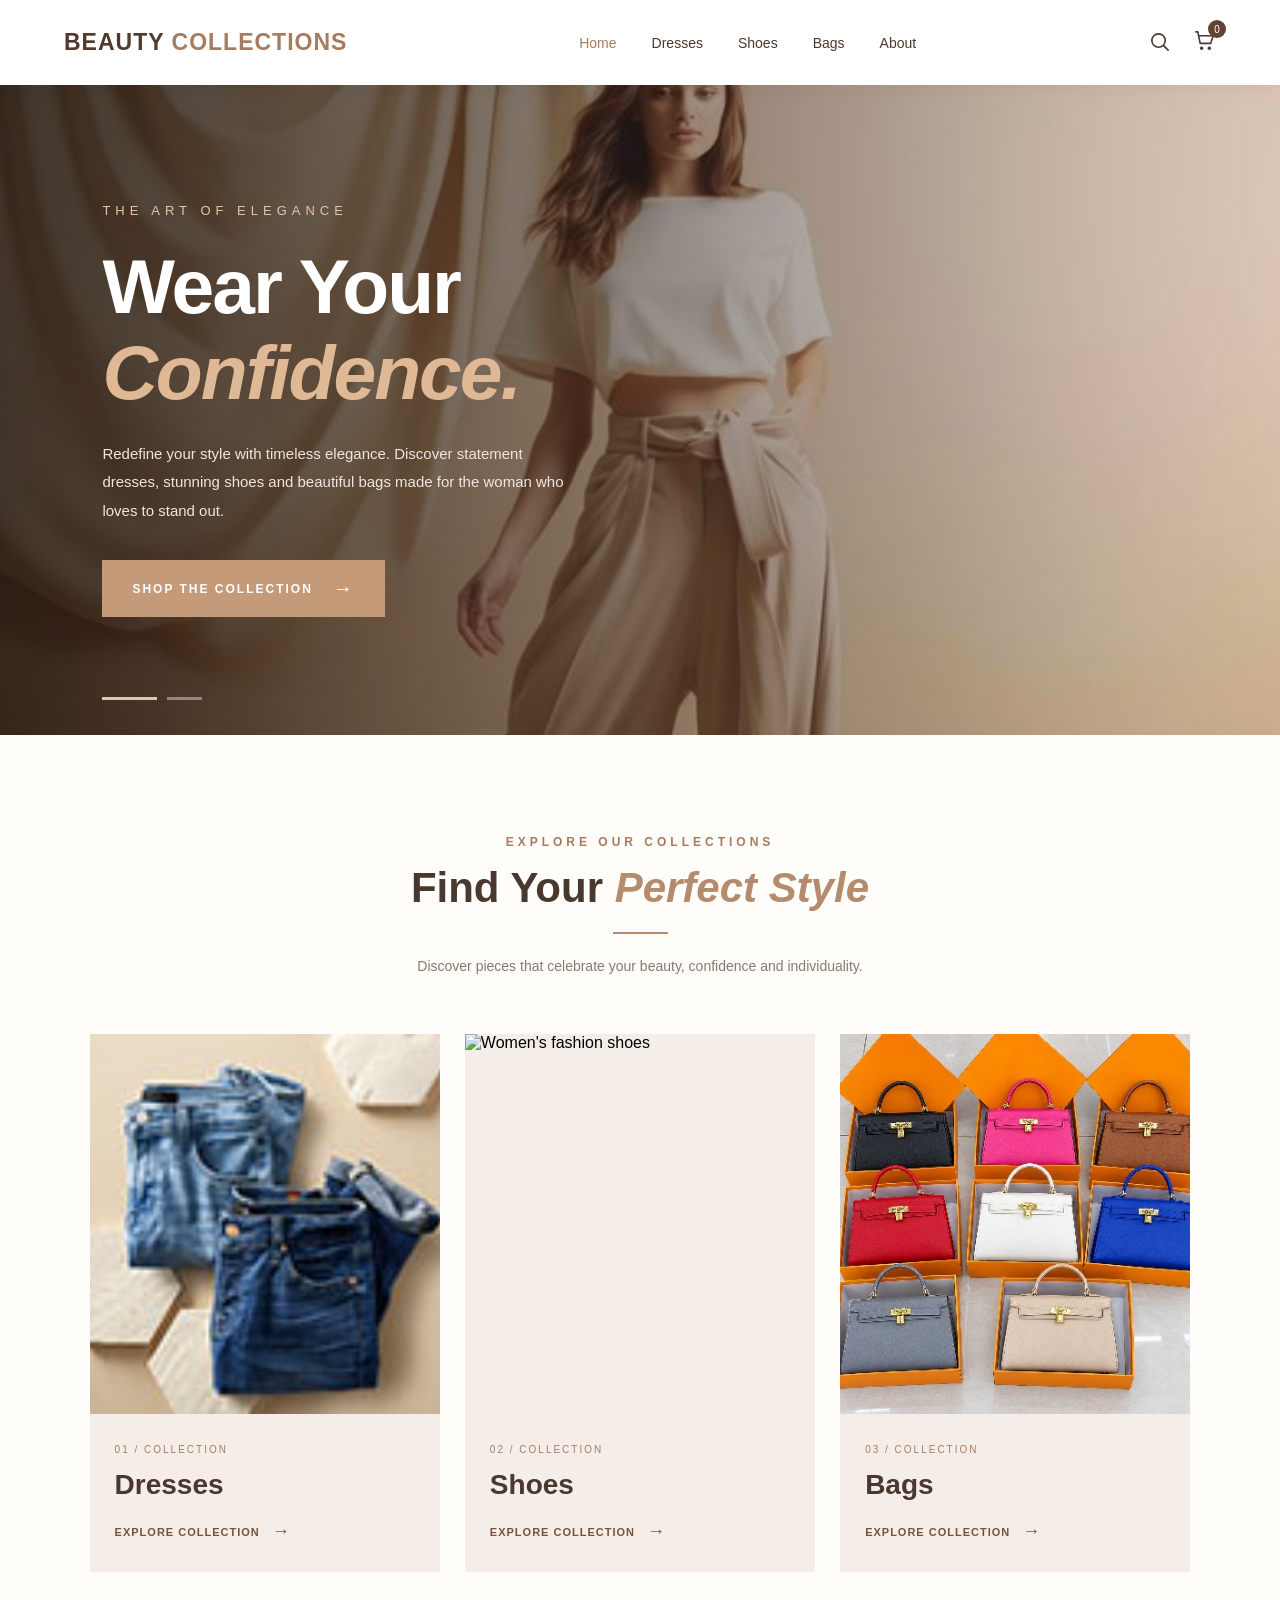
==== index.html @ f35a5c7b "Update and rename index2.html to index.html" ====
<!DOCTYPE html>
<html lang="en">

<head>
    <meta charset="UTF-8">
    <meta name="viewport" content="width=device-width, initial-scale=1.0">
    <title>Document</title>
    <link rel="stylesheet" href="index2.css">
    <link rel="stylesheet" href="./fontawesome-free-7.3.1-web/fontawesome-free-7.3.1-web/css/all.min.css">
</head>

<body>

    <!-- NAVBAR START -->
    <header class="header">

        <nav class="navbar">

            <!-- LOGO -->
            <a href="#" class="logo">
                BEAUTY <span>COLLECTIONS</span>
            </a>

            <!-- DESKTOP NAVIGATION -->
            <ul class="nav-links">
                <li><a href="index2.html" class="active">Home</a></li>
                <li><a href="dresses.html">Dresses</a></li>
                <li><a href="shoes.html">Shoes</a></li>
                <li><a href="bags.html">Bags</a></li>
                <li><a href="#about">About</a></li>
            </ul>

            <!-- NAVBAR ICONS -->
            <div class="nav-icons">

                <button class="icon-btn" aria-label="Search">
                    <svg viewBox="0 0 24 24">
                        <circle cx="11" cy="11" r="7"></circle>
                        <path d="m16 16 5 5"></path>
                    </svg>
                </button>

                <a href="cart.html" class="icon-btn cart-btn" aria-label="Shopping cart">
                    <svg viewBox="0 0 24 24">
                        <path d="M3 3h2l2.5 12h11L21 7H6"></path>
                        <circle cx="9" cy="20" r="1"></circle>
                        <circle cx="17" cy="20" r="1"></circle>
                    </svg>
                    <span class="cart-count">0</span>
                </a>

            </div>

            <!-- MOBILE MENU BUTTON -->
            <button class="menu-toggle" id="menuToggle" aria-label="Open menu">
                <span></span>
                <span></span>
                <span></span>
            </button>

        </nav>

    </header>

    <!-- HERO SECTION START -->

    <section class="hero">

        <div class="hero-slideshow">

            <div class="hero-slide active">
                <img src="hero1.jpg" alt="Luxury fashion collection">
            </div>

            <div class="hero-slide">
                <img src="hero2.jpg" alt="Elegant women's fashion">
            </div>

        </div>

        <div class="hero-overlay"></div>

        <div class="hero-content">

            <p class="hero-subtitle">THE ART OF ELEGANCE</p>

            <h1>
                Wear Your <br>
                <span>Confidence.</span>
            </h1>

            <p class="hero-description">
                Redefine your style with timeless elegance.
                Discover statement dresses, stunning shoes
                and beautiful bags made for the woman who
                loves to stand out.
            </p>

            <a href="#dresses" class="hero-btn">
                SHOP THE COLLECTION
                <span>→</span>
            </a>

        </div>

        <div class="hero-indicators">
            <span class="indicator active"></span>
            <span class="indicator"></span>
        </div>

    </section>

    <!-- HERO SECTION END -->

    <!-- PRODUCT CATEGORIES START -->

    <section class="categories" id="categories">

        <div class="section-heading">

            <p>EXPLORE OUR COLLECTIONS</p>

            <h2>Find Your <span>Perfect Style</span></h2>

            <div class="heading-line"></div>

            <p class="heading-description">
                Discover pieces that celebrate your beauty,
                confidence and individuality.
            </p>

        </div>


        <div class="category-container">

            <!-- DRESSES -->

            <div class="category-card">

                <div class="category-image">
                    <img src="./amazon2.jpg" alt="Elegant women's dresses">
                </div>

                <div class="category-info">
                    <span>01 / COLLECTION</span>

                    <h3>Dresses</h3>

                    <a href="#dresses">
                        EXPLORE COLLECTION <span>→</span>
                    </a>
                </div>

            </div>


            <!-- SHOES -->

            <div class="category-card">

                <div class="category-image">
                    <img src="/bc-shoe1.jpg" alt="Women's fashion shoes">
                </div>

                <div class="category-info">
                    <span>02 / COLLECTION</span>

                    <h3>Shoes</h3>

                    <a href="shoes.html">
                        EXPLORE COLLECTION <span>→</span>
                    </a>
                </div>

            </div>


            <!-- BAGS -->

            <div class="category-card">

                <div class="category-image">
                    <img src="bc-bags1.jpg" alt="Luxury women's handbags">
                </div>

                <div class="category-info">
                    <span>03 / COLLECTION</span>

                    <h3>Bags</h3>

                    <a href="bags.html">
                        EXPLORE COLLECTION <span>→</span>
                    </a>
                </div>

            </div>

        </div>

    </section>

    <!-- PRODUCT CATEGORIES END -->

    <!-- MOBILE SIDEBAR -->
    <div class="sidebar-overlay" id="sidebarOverlay"></div>

    <aside class="sidebar" id="sidebar">

        <div class="sidebar-header">
            <h2>BEAUTY <span>COLLECTIONS</span></h2>

            <button id="closeSidebar" aria-label="Close menu">&times;</button>
        </div>

        <ul>
            <li><a href="index2.html">Home</a></li>
            <li><a href="dresses.html">Dresses</a></li>
            <li><a href="shoes.html">Shoes</a></li>
            <li><a href="bags.html">Bags</a></li>
            <li><a href="#about">About</a></li>
        </ul>

    </aside>
    <!-- NAVBAR END -->


    <script src="index2.js"></script>
</body>

</html>
---- index2.css ----
/* GENERAL STYLING */

* {
    margin: 0;
    padding: 0;
    box-sizing: border-box;
}

body {
    font-family: Arial, Helvetica, sans-serif;
    background: #fffdf9;
}


/* NAVBAR */

.header {
    width: 100%;
    background: #ffffff;
    box-shadow: 0 2px 15px rgba(0, 0, 0, 0.05);
    position: sticky;
    top: 0;
    z-index: 1000;
}

.navbar {
    width: 100%;
    max-width: 1400px;
    min-height: 85px;
    margin: auto;
    padding: 0 5%;

    display: flex;
    align-items: center;
    justify-content: space-between;
}


/* LOGO */

.logo {
    text-decoration: none;
    color: #513a2d;
    font-size: 23px;
    font-weight: 800;
    letter-spacing: 1px;
    white-space: nowrap;
}

.logo span {
    color: #a67c61;
}


/* DESKTOP LINKS */

.nav-links {
    display: flex;
    align-items: center;
    gap: 35px;
    list-style: none;
}

.nav-links a {
    text-decoration: none;
    color: #49382e;
    font-size: 14px;
    font-weight: 500;
    transition: 0.3s;
}

.nav-links a:hover,
.nav-links a.active {
    color: #a67c61;
}


/* NAVBAR ICONS */

.nav-icons {
    display: flex;
    align-items: center;
    gap: 22px;
}

.icon-btn {
    background: none;
    border: none;
    cursor: pointer;
    position: relative;
}

.icon-btn svg {
    width: 23px;
    height: 23px;
    stroke: #49382e;
    stroke-width: 1.7;
    fill: none;
    stroke-linecap: round;
    stroke-linejoin: round;
}

.icon-btn:hover svg {
    stroke: #a67c61;
}

.cart-count {
    position: absolute;
    top: -8px;
    right: -9px;
    background: #a67c61;
    color: white;
    font-size: 10px;
    width: 17px;
    height: 17px;
    border-radius: 50%;

    display: flex;
    align-items: center;
    justify-content: center;
}


/* HAMBURGER MENU */

.menu-toggle {
    display: none;
    background: none;
    border: none;
    cursor: pointer;
}

.menu-toggle span {
    display: block;
    width: 25px;
    height: 2px;
    background: #49382e;
    margin: 6px 0;
    transition: 0.3s;
}


/* MOBILE SIDEBAR */

.sidebar {
    position: fixed;
    top: 0;
    left: -320px;
    width: 280px;
    height: 100vh;
    background: #fffdf9;
    z-index: 2001;
    padding: 25px;
    transition: left 0.35s ease;
}

.sidebar.active {
    left: 0;
}

.sidebar-header {
    display: flex;
    align-items: center;
    justify-content: space-between;
    padding-bottom: 30px;
    border-bottom: 1px solid #eadfd5;
}

.sidebar-header h2 {
    font-size: 15px;
    color: #513a2d;
}

.sidebar-header h2 span {
    color: #a67c61;
}

.sidebar-header button {
    background: none;
    border: none;
    font-size: 30px;
    color: #513a2d;
    cursor: pointer;
}

.sidebar ul {
    list-style: none;
    margin-top: 25px;
}

.sidebar ul li {
    margin-bottom: 25px;
}

.sidebar ul li a {
    text-decoration: none;
    color: #49382e;
    font-size: 16px;
    transition: 0.3s;
}

.sidebar ul li a:hover {
    color: #a67c61;
}


/* SIDEBAR OVERLAY */

.sidebar-overlay {
    position: fixed;
    inset: 0;
    background: rgba(0, 0, 0, 0.4);
    z-index: 2000;
    opacity: 0;
    visibility: hidden;
    transition: 0.3s;
}

.sidebar-overlay.active {
    opacity: 1;
    visibility: visible;
}


/* MOBILE RESPONSIVENESS */

@media (max-width: 768px) {

    .navbar {
        min-height: 75px;
        padding: 0 5%;
    }

    .logo {
        font-size: 18px;
    }

    .nav-links {
        display: none;
    }

    .menu-toggle {
        display: block;
    }

}

/* =========================
   ANIMATED HERO SECTION
========================= */

.hero {
    width: 100%;
    height: 650px;
    position: relative;
    overflow: hidden;

    display: flex;
    align-items: center;

    padding: 0 8%;
    background: #2d211b;
}


/* SLIDESHOW */

.hero-slideshow {
    position: absolute;
    inset: 0;
    z-index: 1;
}

.hero-slide {
    position: absolute;
    inset: 0;

    opacity: 0;
    visibility: hidden;

    transition: opacity 1.5s ease,
                visibility 1.5s ease;
}

.hero-slide.active {
    opacity: 1;
    visibility: visible;
}

.hero-slide img {
    width: 100%;
    height: 100%;
    object-fit: cover;

    transform: scale(1);
    transition: transform 7s ease;
}

.hero-slide.active img {
    transform: scale(1.12);
}


/* DARK OVERLAY */

.hero-overlay {
    position: absolute;
    inset: 0;
    z-index: 2;

    background: linear-gradient(
        90deg,
        rgba(25, 17, 13, 0.78),
        rgba(25, 17, 13, 0.45),
        rgba(25, 17, 13, 0.08)
    );
}


/* HERO CONTENT */

.hero-content {
    position: relative;
    z-index: 3;

    max-width: 600px;
    color: white;
}


/* SUBTITLE */

.hero-subtitle {
    font-size: 13px;
    letter-spacing: 5px;
    color: #e5c5a9;

    margin-bottom: 25px;

    animation: fadeUp 1s ease both;
}


/* MAIN HEADING */

.hero-content h1 {
    font-size: clamp(48px, 6vw, 78px);
    line-height: 1.12;

    font-weight: 700;
    letter-spacing: -2px;

    margin-bottom: 25px;

    animation: fadeUp 1.2s ease both;
}

.hero-content h1 span {
    color: #dfb895;
    font-style: italic;
}


/* DESCRIPTION */

.hero-description {
    max-width: 470px;

    font-size: 15px;
    line-height: 1.9;

    color: #f0e6df;

    margin-bottom: 35px;

    animation: fadeUp 1.4s ease both;
}


/* SHOP BUTTON */

.hero-btn {
    display: inline-flex;
    align-items: center;
    gap: 20px;

    padding: 17px 30px;

    background: #c49a78;
    color: white;

    text-decoration: none;

    font-size: 12px;
    font-weight: 600;
    letter-spacing: 2px;

    transition: 0.4s;

    animation: fadeUp 1.6s ease both;
}

.hero-btn:hover {
    background: white;
    color: #513a2d;

    gap: 30px;
}

.hero-btn span {
    font-size: 20px;
}


/* SLIDE INDICATORS */

.hero-indicators {
    position: absolute;
    z-index: 5;

    bottom: 35px;
    left: 8%;

    display: flex;
    gap: 10px;
}

.indicator {
    width: 35px;
    height: 3px;

    background: rgba(255, 255, 255, 0.4);

    transition: 0.4s;
}

.indicator.active {
    background: #e5c5a9;
    width: 55px;
}


/* TEXT ANIMATION */

@keyframes fadeUp {

    from {
        opacity: 0;
        transform: translateY(30px);
    }

    to {
        opacity: 1;
        transform: translateY(0);
    }

}


/* MOBILE RESPONSIVENESS */

@media (max-width: 768px) {

    .hero {
        height: 570px;
        padding: 0 7%;
    }

    .hero-slide img {
        object-position: 65% center;
    }

    .hero-overlay {
        background: rgba(25, 17, 13, 0.55);
    }

    .hero-content h1 {
        font-size: 48px;
    }

    .hero-description {
        font-size: 14px;
        max-width: 100%;
    }

    .hero-subtitle {
        font-size: 11px;
        letter-spacing: 3px;
    }

    .hero-btn {
        padding: 15px 22px;
        font-size: 11px;
    }

    .hero-indicators {
        left: 7%;
    }

}


/* REDUCED MOTION ACCESSIBILITY */

@media (prefers-reduced-motion: reduce) {

    .hero-slide,
    .hero-slide img,
    .hero-content *,
    .hero-btn {
        animation: none;
        transition: none;
    }

}

/* =========================
   PRODUCT CATEGORIES
========================= */

.categories {
    width: 100%;
    padding: 100px 7%;
    background: #fffdf9;
}


/* SECTION HEADING */

.section-heading {
    text-align: center;
    margin-bottom: 55px;
}

.section-heading > p:first-child {
    color: #a67c61;
    font-size: 12px;
    letter-spacing: 4px;
    font-weight: 600;
    margin-bottom: 15px;
}

.section-heading h2 {
    color: #49382e;
    font-size: clamp(28px, 4vw, 42px);
    font-weight: 600;
}

.section-heading h2 span {
    color: #b58b6d;
    font-style: italic;
}

.heading-line {
    width: 55px;
    height: 2px;
    background: #b58b6d;
    margin: 20px auto;
}

.heading-description {
    color: #88796e;
    font-size: 14px;
    line-height: 1.8;
}


/* CATEGORY CONTAINER */

.category-container {
    display: grid;
    grid-template-columns: repeat(3, 1fr);
    gap: 25px;
}


/* CATEGORY CARD */

.category-card {
    background: #f5eee8;
    overflow: hidden;
    transition: 0.4s ease;
}

.category-card:hover {
    transform: translateY(-8px);
    box-shadow: 0 15px 35px rgba(65, 43, 30, 0.12);
}


/* CATEGORY IMAGE */

.category-image {
    width: 100%;
    height: 380px;
    overflow: hidden;
}

.category-image img {
    width: 100%;
    height: 100%;
    object-fit: cover;
    display: block;

    transition: transform 0.8s ease;
}

.category-card:hover .category-image img {
    transform: scale(1.1);
}


/* CATEGORY INFORMATION */

.category-info {
    padding: 25px 25px 30px;
}

.category-info > span {
    color: #a67c61;
    font-size: 10px;
    letter-spacing: 2px;
}

.category-info h3 {
    color: #49382e;
    font-size: 28px;
    margin: 12px 0 20px;
    font-weight: 600;
}

.category-info a {
    display: inline-flex;
    align-items: center;
    gap: 12px;

    color: #76533d;
    text-decoration: none;

    font-size: 11px;
    font-weight: 600;
    letter-spacing: 1px;

    transition: 0.3s;
}

.category-info a:hover {
    color: #bd906e;
    gap: 20px;
}

.category-info a span {
    font-size: 18px;
}


/* TABLET RESPONSIVENESS */

@media (max-width: 968px) {

    .category-container {
        grid-template-columns: repeat(2, 1fr);
    }

    .category-image {
        height: 330px;
    }

}


/* MOBILE RESPONSIVENESS */

@media (max-width: 600px) {

    .categories {
        padding: 75px 5%;
    }

    .section-heading {
        margin-bottom: 35px;
    }

    .category-container {
        grid-template-columns: 1fr;
        gap: 25px;
    }

    .category-image {
        height: 400px;
    }

    .category-info {
        padding: 22px;
    }

}

/* =================================
   COLLECTION PAGES DESIGN
================================= */


/* COLLECTION BANNER */

.collection-banner {
    min-height: 400px;
    width: 100%;

    background: linear-gradient(
        120deg,
        #39271e,
        #77563f,
        #b58b6d
    );

    display: flex;
    flex-direction: column;
    align-items: center;
    justify-content: center;

    text-align: center;
    padding: 70px 7%;

    color: white;
    position: relative;
    overflow: hidden;
}


/* SUBTITLE */

.collection-banner > p:first-child {
    font-size: 12px;
    letter-spacing: 5px;
    color: #e8c8ad;

    margin-bottom: 22px;

    animation: collectionFade 1s ease;
}


/* MAIN HEADING */

.collection-banner h1 {
    font-size: clamp(35px, 5vw, 65px);
    font-weight: 600;

    line-height: 1.2;
    margin-bottom: 22px;

    animation: collectionFade 1.2s ease;
}

.collection-banner h1 span {
    color: #e8c5a5;
    font-style: italic;
}


/* DESCRIPTION */

.collection-banner h1 + p {
    max-width: 550px;

    font-size: 15px;
    line-height: 1.9;

    color: #f3e8df;

    animation: collectionFade 1.4s ease;
}


/* EXPLORE BUTTON */

.collection-banner a {
    margin-top: 32px;

    padding: 16px 32px;

    border: 1px solid #e8c5a5;

    color: white;
    text-decoration: none;

    font-size: 11px;
    font-weight: 600;
    letter-spacing: 2px;

    transition: 0.4s;

    animation: collectionFade 1.6s ease;
}

.collection-banner a:hover {
    background: #e8c5a5;
    color: #39271e;
    transform: translateY(-4px);
}


/* COLLECTION INTRODUCTION */

.collection-intro {
    width: 100%;
    padding: 85px 7% 55px;

    text-align: center;
    background: #fffdf9;
}

.collection-intro > p:first-child {
    color: #a67c61;

    font-size: 11px;
    letter-spacing: 4px;

    font-weight: 600;
    margin-bottom: 18px;
}

.collection-intro h2 {
    color: #49382e;

    font-size: clamp(30px, 4vw, 45px);
    font-weight: 600;

    margin-bottom: 18px;
}

.collection-intro h2 + p {
    color: #88796e;

    font-size: 14px;
    line-height: 1.8;
}


/* COLLECTION ANIMATION */

@keyframes collectionFade {

    from {
        opacity: 0;
        transform: translateY(25px);
    }

    to {
        opacity: 1;
        transform: translateY(0);
    }

}


/* TABLET */

@media (max-width: 968px) {

    .collection-banner {
        min-height: 360px;
    }

}


/* MOBILE */

@media (max-width: 600px) {

    .collection-banner {
        min-height: 350px;
        padding: 55px 6%;
    }

    .collection-banner > p:first-child {
        font-size: 10px;
        letter-spacing: 3px;
    }

    .collection-banner h1 {
        font-size: 36px;
    }

    .collection-banner h1 + p {
        font-size: 13px;
    }

    .collection-banner a {
        padding: 14px 24px;
        font-size: 10px;
    }

    .collection-intro {
        padding: 65px 5% 40px;
    }

}

/* PRODUCT COLLECTION */

.product-container {
    width: 100%;
    display: grid;
    grid-template-columns: repeat(4, 1fr);
    gap: 25px;
    padding: 20px 7% 90px;
}

.product-card {
    background: #fff;
    border: 1px solid #eee8e1;
    overflow: hidden;
    transition: 0.4s ease;
}

.product-card:hover {
    transform: translateY(-8px);
    box-shadow: 0 12px 30px rgba(65, 43, 29, 0.12);
}

.product-image {
    width: 100%;
    height: 330px;
    position: relative;
    overflow: hidden;
    background: #f5f0ea;
}

.product-image img {
    width: 100%;
    height: 100%;
    object-fit: cover;
    transition: transform 0.5s ease;
}

.product-card:hover .product-image img {
    transform: scale(1.08);
}

.product-tag {
    position: absolute;
    top: 15px;
    left: 15px;
    background: #604331;
    color: white;
    padding: 7px 12px;
    font-size: 10px;
    letter-spacing: 1px;
}

.product-info {
    padding: 20px 15px;
}

.product-category {
    font-size: 10px;
    letter-spacing: 1.5px;
    color: #a58a76;
    margin-bottom: 9px;
}

.product-info h3 {
    font-size: 17px;
    font-weight: 500;
    color: #39271e;
    margin-bottom: 18px;
}

.product-bottom {
    display: flex;
    justify-content: space-between;
    align-items: center;
    gap: 10px;
}

.product-price {
    font-size: 16px;
    font-weight: 600;
    color: #604331;
}

.add-cart-btn {
    border: none;
    background: #604331;
    color: white;
    padding: 11px 13px;
    font-size: 10px;
    letter-spacing: 1px;
    cursor: pointer;
    transition: 0.3s;
}

.add-cart-btn:hover {
    background: #39271e;
}

/* TABLET */

@media (max-width: 968px) {
    .product-container {
        grid-template-columns: repeat(2, 1fr);
        gap: 18px;
    }

    .product-image {
        height: 300px;
    }
}

/* MOBILE */

@media (max-width: 600px) {
    .product-container {
        padding: 15px 5% 60px;
        gap: 12px;
    }

    .product-image {
        height: 220px;
    }

    .product-info {
        padding: 14px 10px;
    }

    .product-info h3 {
        font-size: 14px;
    }

    .product-price {
        font-size: 13px;
    }

    .add-cart-btn {
        padding: 9px 8px;
        font-size: 9px;
    }
}

/* =========================
   SHOPPING CART PAGE
========================= */

.cart-page {
    background: #fffdf9;
    min-height: 100vh;
    padding: 70px 7%;
}

.cart-heading {
    text-align: center;
    margin-bottom: 60px;
}

.cart-heading > p:first-child {
    color: #a58a76;
    font-size: 11px;
    letter-spacing: 3px;
    margin-bottom: 15px;
}

.cart-heading h1 {
    font-size: clamp(35px, 5vw, 55px);
    color: #39271e;
    margin-bottom: 12px;
}

.cart-heading h1 span {
    color: #a58a76;
    font-style: italic;
}

.cart-heading > p:last-child {
    color: #88776b;
    font-size: 14px;
}

.cart-layout {
    display: grid;
    grid-template-columns: 1.7fr 1fr;
    gap: 45px;
    align-items: start;
}

.cart-items-section h2,
.cart-summary h2 {
    color: #39271e;
    font-size: 21px;
    margin-bottom: 25px;
}

.cart-item {
    display: flex;
    gap: 20px;
    padding: 20px 0;
    border-bottom: 1px solid #eee5dc;
}

.cart-item img {
    width: 115px;
    height: 130px;
    object-fit: cover;
}

.cart-item-details {
    flex: 1;
}

.cart-item-details h3 {
    color: #39271e;
    font-size: 16px;
    margin-bottom: 10px;
}

.cart-item-price {
    color: #8a6b53;
    font-weight: 600;
    margin-bottom: 15px;
}

.quantity-controls {
    display: flex;
    align-items: center;
    gap: 12px;
}

.quantity-controls button {
    width: 28px;
    height: 28px;
    border: 1px solid #d8c8ba;
    background: white;
    cursor: pointer;
    color: #604331;
}

.quantity-controls span {
    font-size: 14px;
}

.remove-item {
    border: none;
    background: none;
    color: #a45b4e;
    cursor: pointer;
    font-size: 12px;
    margin-top: 13px;
}

.cart-summary {
    background: #f7f1eb;
    padding: 30px;
}

.summary-row,
.summary-total {
    display: flex;
    justify-content: space-between;
    gap: 15px;
    color: #604331;
    font-size: 14px;
    margin-bottom: 22px;
}

.summary-total {
    border-top: 1px solid #d8c8ba;
    padding-top: 22px;
    font-size: 18px;
    font-weight: 700;
}

.checkout-btn {
    width: 100%;
    padding: 17px;
    background: #604331;
    color: white;
    border: none;
    cursor: pointer;
    font-size: 12px;
    letter-spacing: 1px;
    transition: 0.3s;
}

.checkout-btn:hover {
    background: #39271e;
}

.cart-note {
    color: #88776b;
    font-size: 11px;
    line-height: 1.7;
    margin-top: 15px;
}

.continue-shopping {
    display: inline-block;
    color: #604331;
    text-decoration: none;
    font-size: 13px;
    margin-top: 30px;
}

.empty-cart {
    text-align: center;
    padding: 50px 15px;
    color: #88776b;
}

.empty-cart h3 {
    color: #39271e;
    margin-bottom: 12px;
}

/* MOBILE */

@media (max-width: 768px) {
    .cart-page {
        padding: 45px 5%;
    }

    .cart-layout {
        grid-template-columns: 1fr;
        gap: 35px;
    }

    .cart-item img {
        width: 90px;
        height: 110px;
    }

    .cart-summary {
        padding: 22px;
    }
}

.cart-link {
    position: relative;
    display: inline-flex;
    align-items: center;
    justify-content: center;
    color: #604331;
    text-decoration: none;
    cursor: pointer;
}

.cart-link svg {
    display: block;
}

.cart-count {
    position: absolute;
    top: -9px;
    right: -10px;
    background: #604331;
    color: white;
    width: 18px;
    height: 18px;
    border-radius: 50%;
    display: flex;
    align-items: center;
    justify-content: center;
    font-size: 10px;
}

.cart-btn {
    text-decoration: none;
    color: inherit;
}
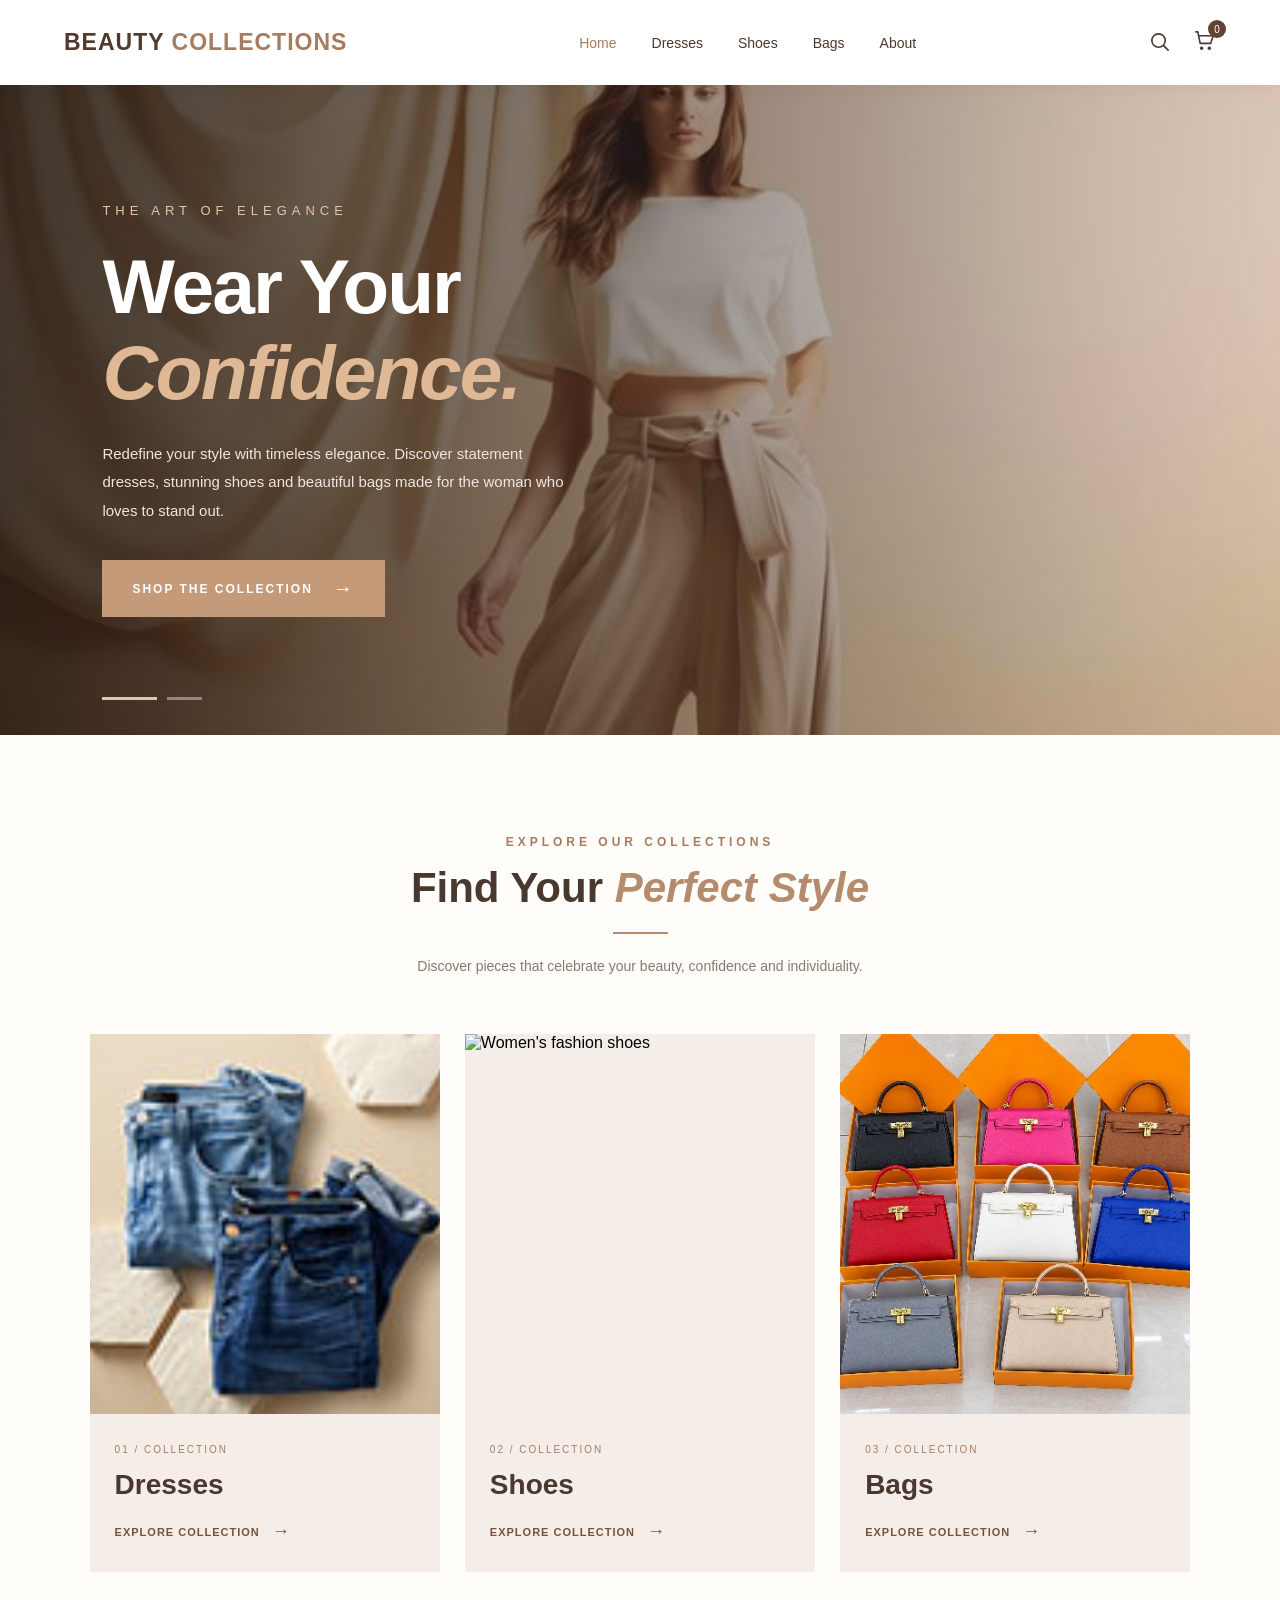
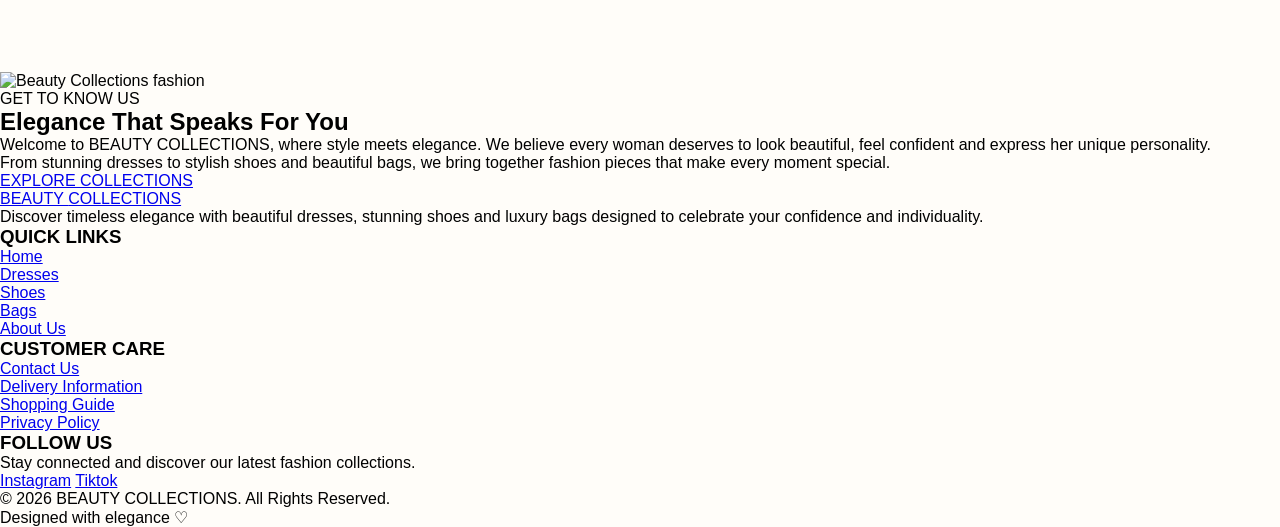
==== commit bffa320e: "Fix HTML structure and update content" ====
--- a/index.html
+++ b/index.html
@@ -23,7 +23,7 @@
 
             <!-- DESKTOP NAVIGATION -->
             <ul class="nav-links">
-                <li><a href="index2.html" class="active">Home</a></li>
+                <li><a href="index.html" class="active">Home</a></li>
                 <li><a href="dresses.html">Dresses</a></li>
                 <li><a href="shoes.html">Shoes</a></li>
                 <li><a href="bags.html">Bags</a></li>
@@ -96,10 +96,10 @@
                 loves to stand out.
             </p>
 
-            <a href="#dresses" class="hero-btn">
-                SHOP THE COLLECTION
-                <span>→</span>
-            </a>
+        <a href="#categories" class="hero-btn">
+    SHOP THE COLLECTION
+    <span>→</span>
+</a>
 
         </div>
 
@@ -147,7 +147,7 @@
 
                     <h3>Dresses</h3>
 
-                    <a href="#dresses">
+                    <a href="dresses.html">
                         EXPLORE COLLECTION <span>→</span>
                     </a>
                 </div>
@@ -214,7 +214,7 @@
         </div>
 
         <ul>
-            <li><a href="index2.html">Home</a></li>
+            <li><a href="index.html">Home</a></li>
             <li><a href="dresses.html">Dresses</a></li>
             <li><a href="shoes.html">Shoes</a></li>
             <li><a href="bags.html">Bags</a></li>
@@ -224,6 +224,131 @@
     </aside>
     <!-- NAVBAR END -->
 
+    <!-- ABOUT US SECTION -->
+<section class="about-section" id="about">
+
+    <div class="about-image">
+        <img src="abt-us.jpg" alt="Beauty Collections fashion">
+    </div>
+
+    <div class="about-content">
+
+        <span class="about-subtitle">GET TO KNOW US</span>
+
+        <h2>Elegance That Speaks <span>For You</span></h2>
+
+        <p>
+            Welcome to BEAUTY COLLECTIONS, where style meets elegance.
+            We believe every woman deserves to look beautiful, feel
+            confident and express her unique personality.
+        </p>
+
+        <p>
+            From stunning dresses to stylish shoes and beautiful bags,
+            we bring together fashion pieces that make every moment special.
+        </p>
+
+        <a href="#categories" class="about-btn">EXPLORE COLLECTIONS</a>
+
+    </div>
+
+</section>
+
+    <!-- ==============================
+     BEAUTY COLLECTIONS FOOTER
+============================== -->
+
+<footer class="footer" id="footer">
+
+    <div class="footer-container">
+
+        <!-- BRAND INFORMATION -->
+        <div class="footer-brand">
+
+            <a href="index.html" class="footer-logo">
+                BEAUTY <span>COLLECTIONS</span>
+            </a>
+
+            <p>
+                Discover timeless elegance with beautiful dresses,
+                stunning shoes and luxury bags designed to celebrate
+                your confidence and individuality.
+            </p>
+
+        </div>
+
+
+        <!-- QUICK LINKS -->
+        <div class="footer-links">
+
+            <h3>QUICK LINKS</h3>
+
+            <ul>
+                <li><a href="index.html">Home</a></li>
+                <li><a href="dresses.html">Dresses</a></li>
+                <li><a href="shoes.html">Shoes</a></li>
+                <li><a href="bags.html">Bags</a></li>
+                <li><a href="#about">About Us</a></li>
+            </ul>
+
+        </div>
+
+
+        <!-- CUSTOMER SUPPORT -->
+        <div class="footer-links">
+
+            <h3>CUSTOMER CARE</h3>
+
+            <ul>
+                <li><a href="#">Contact Us</a></li>
+                <li><a href="#">Delivery Information</a></li>
+                <li><a href="#">Shopping Guide</a></li>
+                <li><a href="#">Privacy Policy</a></li>
+            </ul>
+
+        </div>
+
+
+        <!-- SOCIAL MEDIA -->
+        <div class="footer-social">
+
+            <h3>FOLLOW US</h3>
+
+            <p>
+                Stay connected and discover our latest
+                fashion collections.
+            </p>
+
+            <div class="social-links">
+
+                <a href="#" aria-label="Instagram">Instagram</a>
+
+            <a href="#" aria-label="Tiktok">Tiktok</a>
+
+            </div>
+
+        </div>
+
+    </div>
+
+
+    
+    <!-- FOOTER BOTTOM -->
+    <div class="footer-bottom">
+
+        <p>
+            © 2026 BEAUTY COLLECTIONS. All Rights Reserved.
+        </p>
+
+        <p>
+            Designed with elegance ♡
+        </p>
+
+    </div>
+
+</footer>
+
+<!-- FOOTER END -->
 
     <script src="index2.js"></script>
 </body>
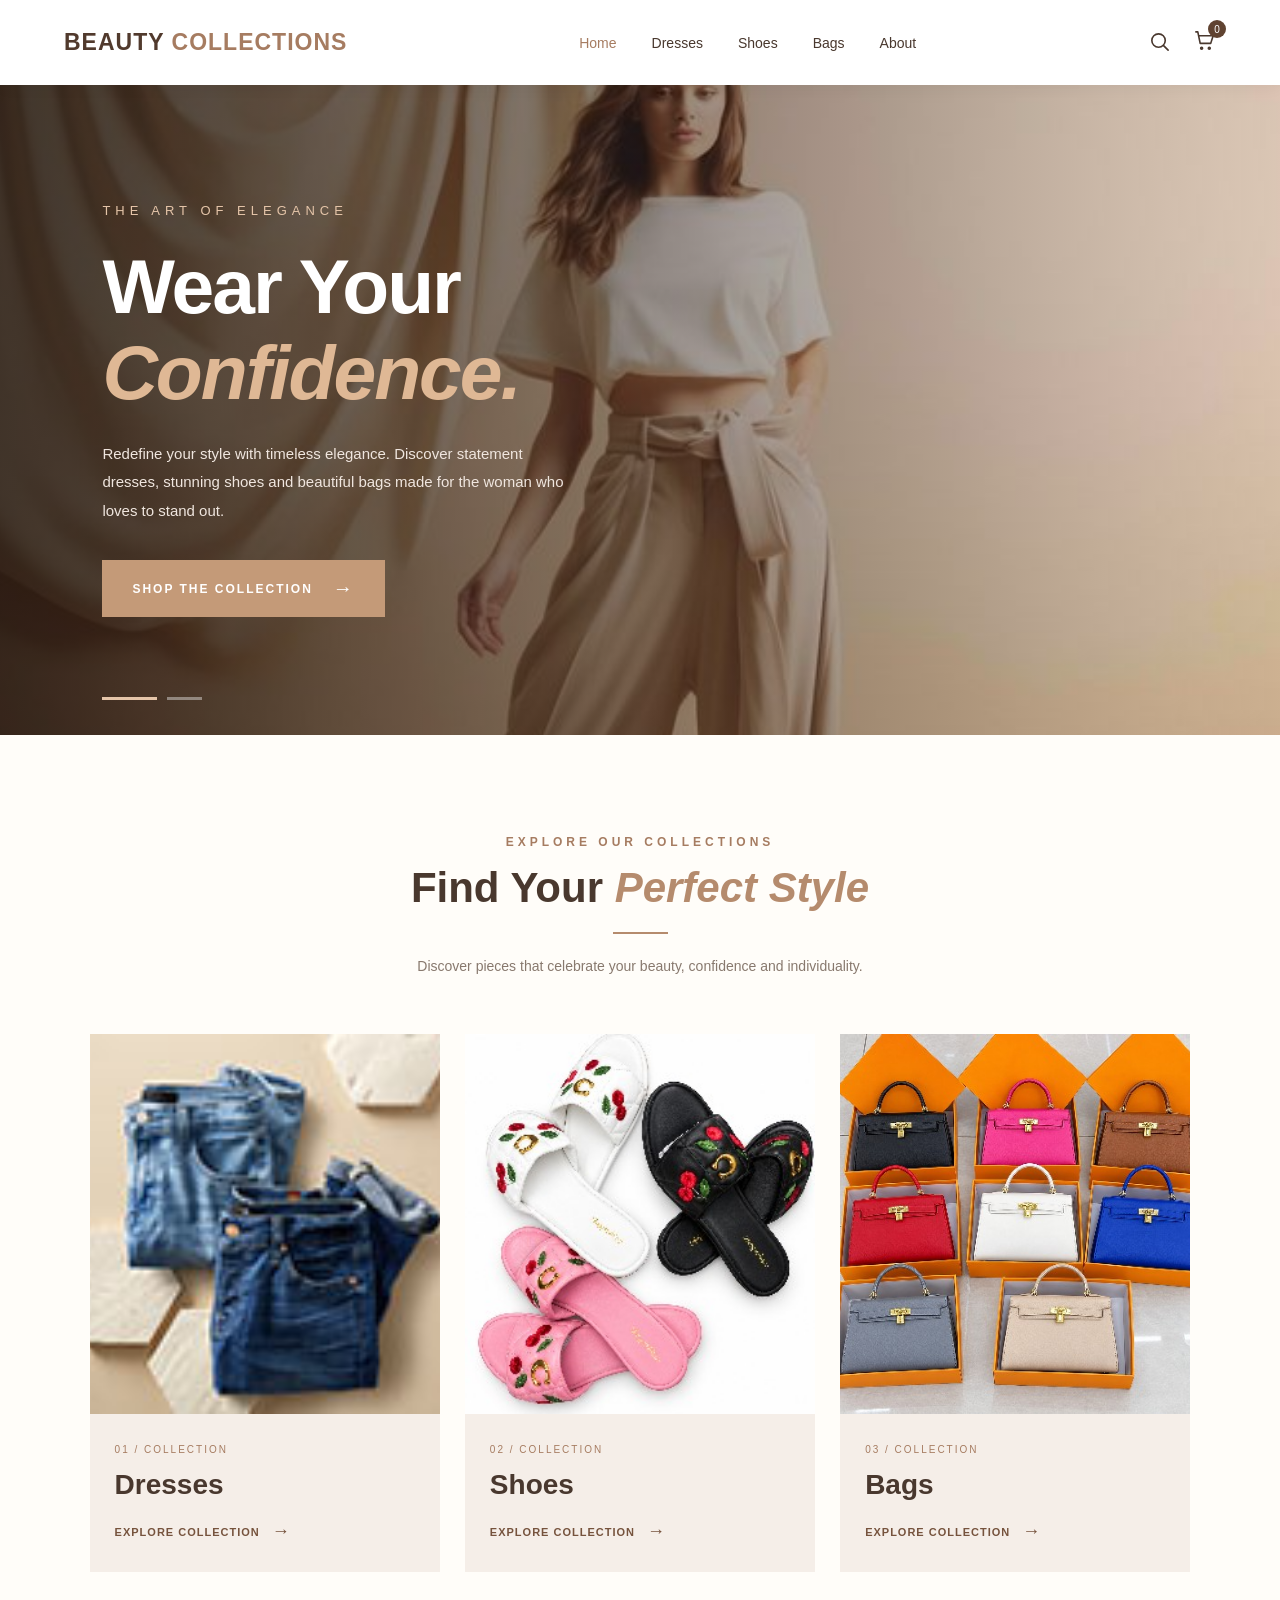
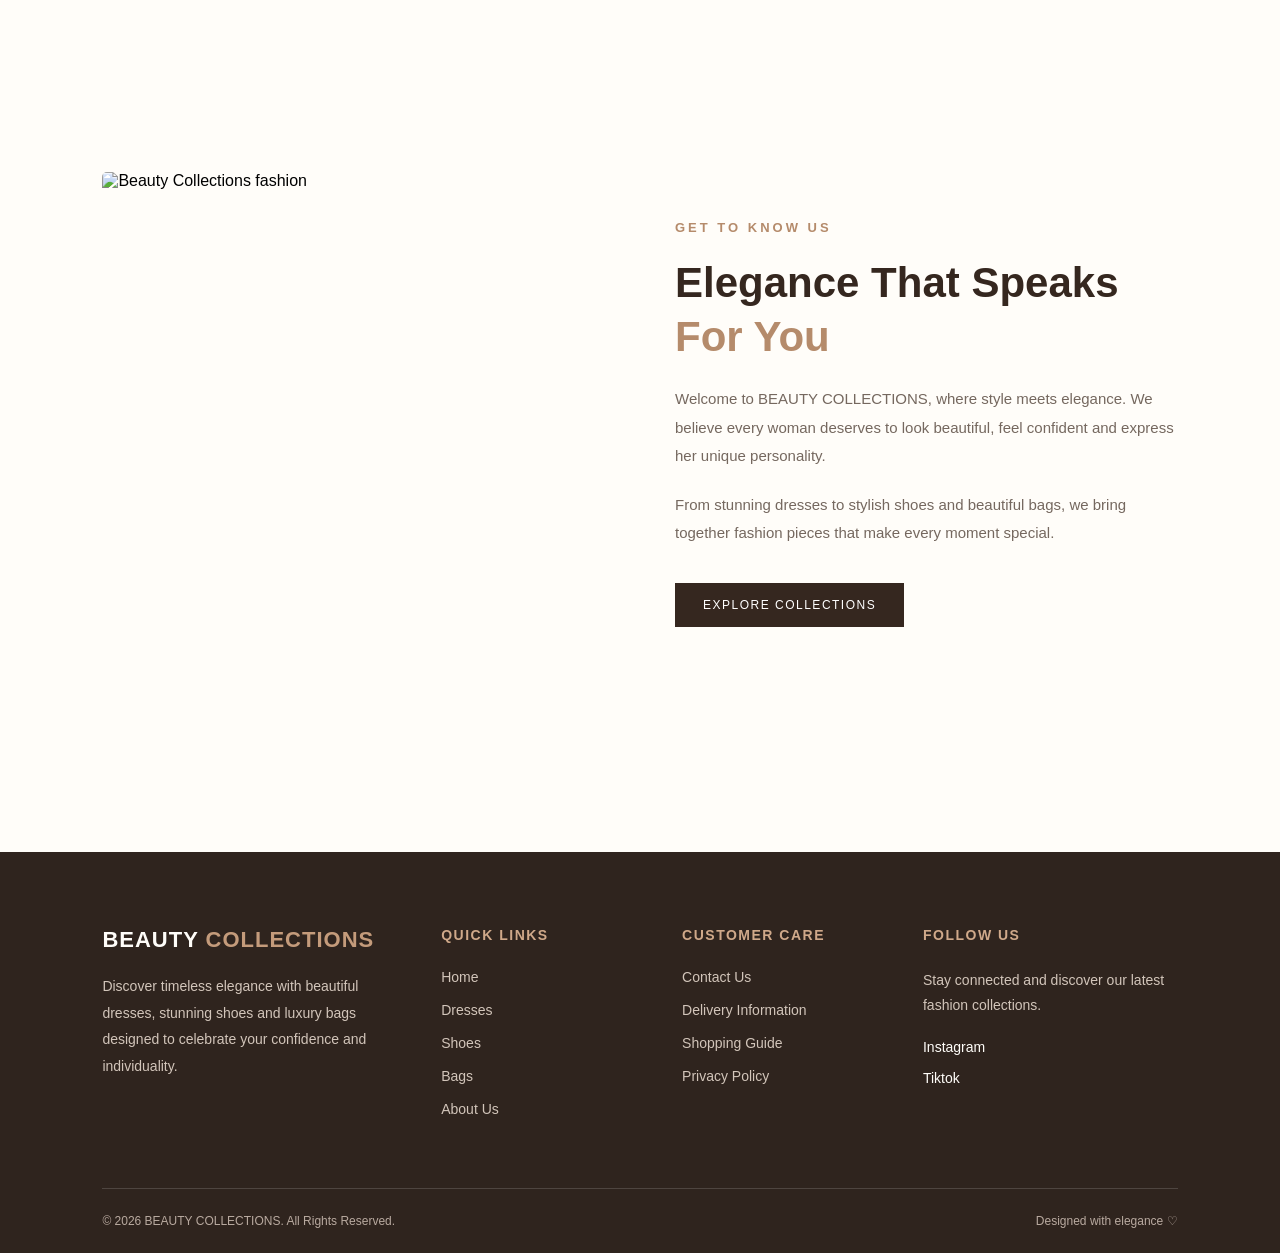
==== commit 48afe4ee: "Update index.html" ====
--- a/index.html
+++ b/index.html
@@ -160,7 +160,7 @@
             <div class="category-card">
 
                 <div class="category-image">
-                    <img src="/bc-shoe1.jpg" alt="Women's fashion shoes">
+                    <img src="bc-shoe1.jpg" alt="Women's fashion shoes">
                 </div>
 
                 <div class="category-info">
--- a/index2.css
+++ b/index2.css
@@ -1269,3 +1269,322 @@
     color: inherit;
 }
 
+/* =================================
+   BEAUTY COLLECTIONS FOOTER
+================================= */
+
+.footer {
+    background: #2f241e;
+    color: #fffdf9;
+    padding: 75px 8% 0;
+    margin-top: 80px;
+}
+
+/* FOOTER CONTAINER */
+
+.footer-container {
+    display: grid;
+    grid-template-columns: 1.5fr 1fr 1fr 1.3fr;
+    gap: 45px;
+    padding-bottom: 55px;
+}
+
+/* BRAND */
+
+.footer-logo {
+    display: inline-block;
+    text-decoration: none;
+    color: #fffdf9;
+    font-size: 22px;
+    font-weight: 700;
+    letter-spacing: 1px;
+    margin-bottom: 20px;
+}
+
+.footer-logo span {
+    color: #c49b7b;
+}
+
+.footer-brand p {
+    color: #d2c5ba;
+    font-size: 14px;
+    line-height: 1.9;
+    max-width: 300px;
+}
+
+/* FOOTER HEADINGS */
+
+.footer-links h3,
+.footer-social h3 {
+    font-size: 14px;
+    letter-spacing: 1.5px;
+    margin-bottom: 25px;
+    color: #d0a98a;
+}
+
+/* FOOTER LINKS */
+
+.footer-links ul {
+    list-style: none;
+}
+
+.footer-links ul li {
+    margin-bottom: 15px;
+}
+
+.footer-links ul li a {
+    color: #d2c5ba;
+    text-decoration: none;
+    font-size: 14px;
+    transition: 0.3s ease;
+}
+
+.footer-links ul li a:hover {
+    color: #c49b7b;
+    padding-left: 5px;
+}
+
+/* SOCIAL MEDIA */
+
+.footer-social p {
+    color: #d2c5ba;
+    font-size: 14px;
+    line-height: 1.8;
+    margin-bottom: 20px;
+}
+
+.social-links {
+    display: flex;
+    flex-direction: column;
+    gap: 15px;
+}
+
+.social-links a {
+    color: #fffdf9;
+    text-decoration: none;
+    font-size: 14px;
+    transition: 0.3s ease;
+}
+
+.social-links a:hover {
+    color: #c49b7b;
+    transform: translateX(5px);
+}
+
+/* FOOTER BOTTOM */
+
+.footer-bottom {
+    border-top: 1px solid rgba(255, 255, 255, 0.15);
+    padding: 25px 0;
+    display: flex;
+    justify-content: space-between;
+    align-items: center;
+    gap: 15px;
+}
+
+.footer-bottom p {
+    color: #b9aaa0;
+    font-size: 12px;
+}
+
+/* =================================
+   FOOTER RESPONSIVENESS
+================================= */
+
+@media (max-width: 968px) {
+
+    .footer-container {
+        grid-template-columns: repeat(2, 1fr);
+        gap: 40px;
+    }
+
+}
+
+@media (max-width: 600px) {
+
+    .footer {
+        padding: 55px 7% 0;
+    }
+
+    .footer-container {
+        grid-template-columns: 1fr 1fr;
+        gap: 35px 20px;
+    }
+
+    .footer-brand {
+        grid-column: 1 / -1;
+    }
+
+    .footer-brand p {
+        max-width: 100%;
+    }
+
+    .footer-bottom {
+        flex-direction: column;
+        text-align: center;
+        padding: 22px 0;
+    }
+
+}
+
+/* ABOUT US SECTION */
+
+.about-section {
+    display: flex;
+    align-items: center;
+    justify-content: center;
+    gap: 70px;
+    padding: 100px 8%;
+    background: #fffdf9;
+}
+
+.about-image {
+    flex: 1;
+    height: 500px;
+    overflow: hidden;
+    border-radius: 5px;
+}
+
+.about-image img {
+    width: 100%;
+    height: 100%;
+    object-fit: cover;
+    transition: transform 0.6s ease;
+}
+
+.about-image img:hover {
+    transform: scale(1.05);
+}
+
+.about-content {
+    flex: 1;
+}
+
+.about-subtitle {
+    color: #b58b6b;
+    font-size: 13px;
+    font-weight: 600;
+    letter-spacing: 3px;
+}
+
+.about-content h2 {
+    color: #35271f;
+    font-size: 42px;
+    line-height: 1.3;
+    margin: 20px 0;
+}
+
+.about-content h2 span {
+    color: #b58b6b;
+}
+
+.about-content p {
+    color: #75685f;
+    font-size: 15px;
+    line-height: 1.9;
+    margin-bottom: 20px;
+}
+
+.about-btn {
+    display: inline-block;
+    background: #35271f;
+    color: white;
+    text-decoration: none;
+    padding: 15px 28px;
+    margin-top: 15px;
+    font-size: 12px;
+    letter-spacing: 1.5px;
+    transition: 0.3s ease;
+}
+
+.about-btn:hover {
+    background: #b58b6b;
+}
+
+/* TABLET RESPONSIVENESS */
+
+@media (max-width: 968px) {
+    .about-section {
+        gap: 35px;
+        padding: 75px 5%;
+    }
+
+    .about-image {
+        height: 400px;
+    }
+
+    .about-content h2 {
+        font-size: 32px;
+    }
+}
+
+/* MOBILE RESPONSIVENESS */
+
+@media (max-width: 600px) {
+    .about-section {
+        flex-direction: column;
+        padding: 60px 7%;
+        gap: 35px;
+    }
+
+    .about-image {
+        width: 100%;
+        height: 380px;
+    }
+
+    .about-content {
+        width: 100%;
+    }
+
+    .about-content h2 {
+        font-size: 30px;
+    }
+
+    .about-content p {
+        font-size: 14px;
+    }
+}
+
+/* FLOATING FASHION EMOJIS */
+
+.floating-fashion {
+    position: fixed;
+    inset: 0;
+    width: 100%;
+    height: 100%;
+    overflow: hidden;
+    pointer-events: none;
+    z-index: 2;
+}
+
+.fashion-emoji {
+    position: absolute;
+    bottom: -80px;
+    font-size: 40px;
+    opacity: 0.35;
+    filter: drop-shadow(0 3px 5px rgba(80, 50, 30, 0.2));
+    animation: fashionFloat linear infinite;
+}
+
+@keyframes fashionFloat {
+    0% {
+        transform: translateY(0) rotate(0deg);
+    }
+
+    50% {
+        transform: translateY(-55vh) rotate(25deg);
+    }
+
+    100% {
+        transform: translateY(-115vh) rotate(-25deg);
+    }
+}
+
+/* MOBILE */
+
+@media (max-width: 600px) {
+    .fashion-emoji {
+        font-size: 30px;
+        opacity: 0.30;
+    }
+}
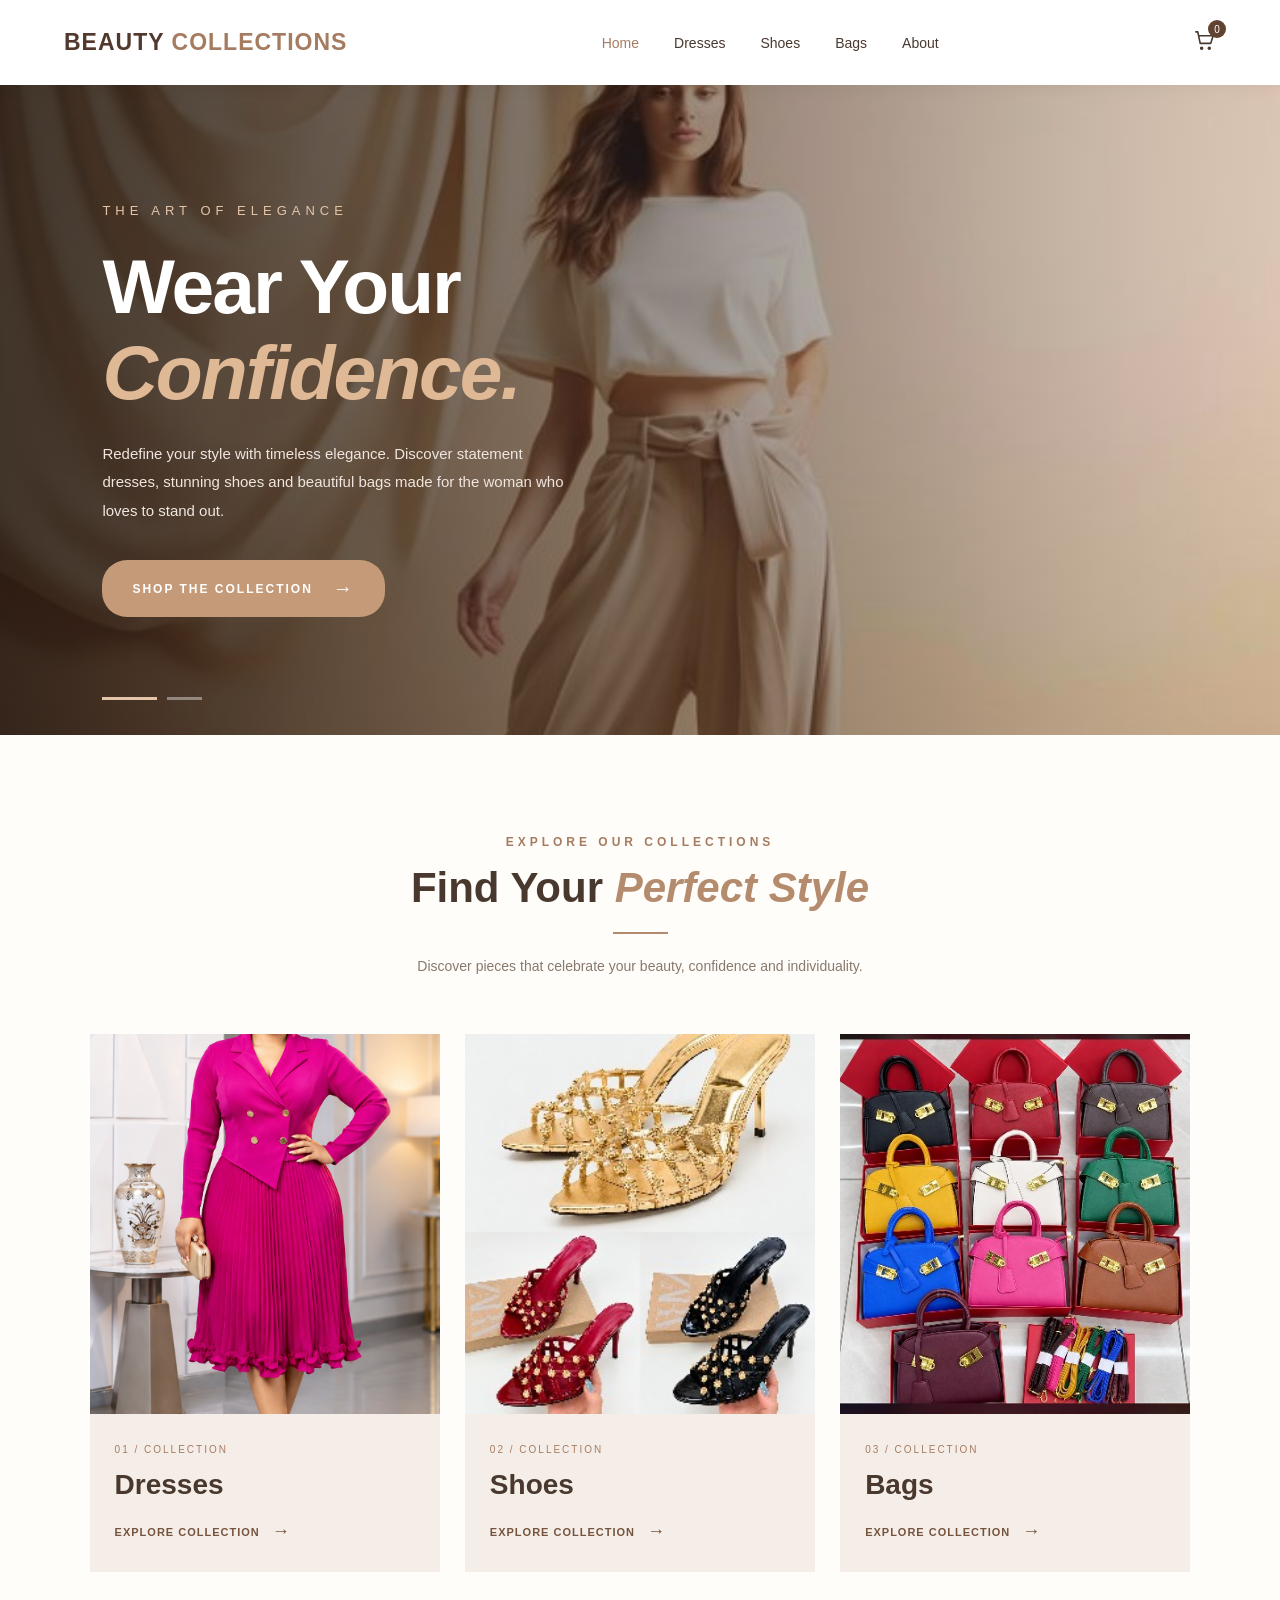
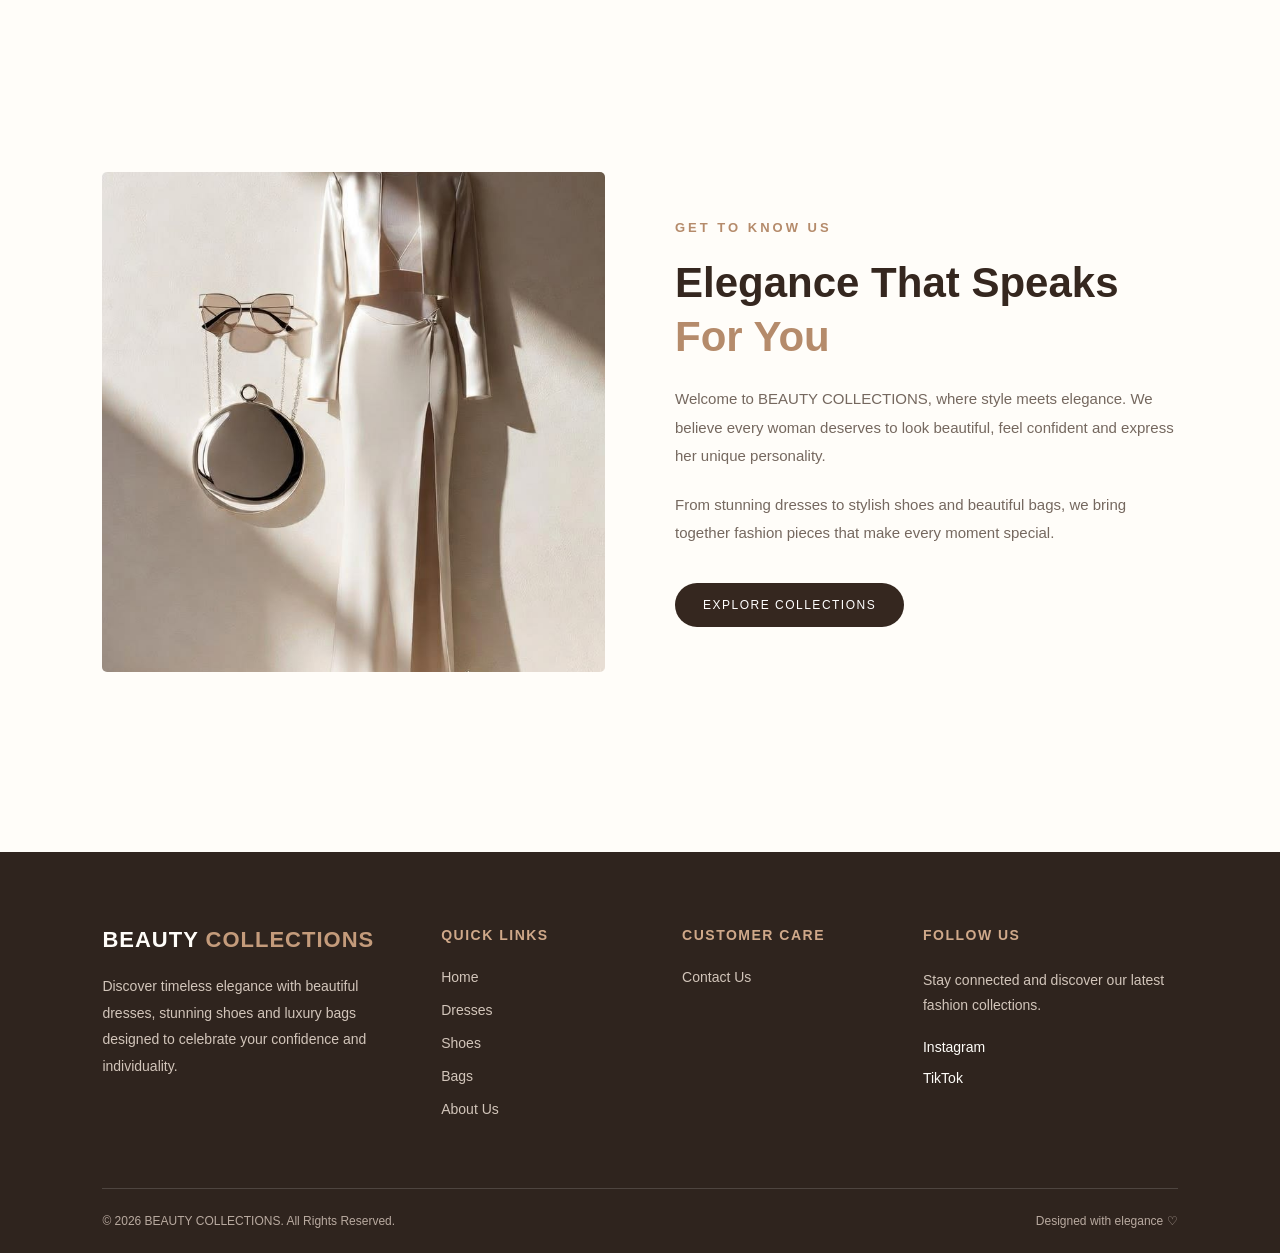
==== commit e624363e: "Update product images and footer links Updated images in product categories and modified footer link" ====
--- a/index.html
+++ b/index.html
@@ -33,13 +33,6 @@
             <!-- NAVBAR ICONS -->
             <div class="nav-icons">
 
-                <button class="icon-btn" aria-label="Search">
-                    <svg viewBox="0 0 24 24">
-                        <circle cx="11" cy="11" r="7"></circle>
-                        <path d="m16 16 5 5"></path>
-                    </svg>
-                </button>
-
                 <a href="cart.html" class="icon-btn cart-btn" aria-label="Shopping cart">
                     <svg viewBox="0 0 24 24">
                         <path d="M3 3h2l2.5 12h11L21 7H6"></path>
@@ -139,7 +132,7 @@
             <div class="category-card">
 
                 <div class="category-image">
-                    <img src="./amazon2.jpg" alt="Elegant women's dresses">
+                    <img src="./bcdress1.png" alt="Elegant women's dresses">
                 </div>
 
                 <div class="category-info">
@@ -160,7 +153,7 @@
             <div class="category-card">
 
                 <div class="category-image">
-                    <img src="bc-shoe1.jpg" alt="Women's fashion shoes">
+                    <img src="bc-shoe4.jpg" alt="Women's fashion shoes">
                 </div>
 
                 <div class="category-info">
@@ -181,7 +174,7 @@
             <div class="category-card">
 
                 <div class="category-image">
-                    <img src="bc-bags1.jpg" alt="Luxury women's handbags">
+                    <img src="bc-bags3.jpg" alt="Luxury women's handbags">
                 </div>
 
                 <div class="category-info">
@@ -295,18 +288,17 @@
 
 
         <!-- CUSTOMER SUPPORT -->
-        <div class="footer-links">
-
-            <h3>CUSTOMER CARE</h3>
-
-            <ul>
-                <li><a href="#">Contact Us</a></li>
-                <li><a href="#">Delivery Information</a></li>
-                <li><a href="#">Shopping Guide</a></li>
-                <li><a href="#">Privacy Policy</a></li>
-            </ul>
-
-        </div>
+  <div class="footer-links">
+    <h3>CUSTOMER CARE</h3>
+
+    <ul>
+        <li>
+            <a href="https://wa.me/2348101606640" target="_blank" rel="noopener noreferrer">
+                Contact Us
+            </a>
+        </li>
+    </ul>
+</div>
 
 
         <!-- SOCIAL MEDIA -->
@@ -319,13 +311,19 @@
                 fashion collections.
             </p>
 
-            <div class="social-links">
-
-                <a href="#" aria-label="Instagram">Instagram</a>
-
-            <a href="#" aria-label="Tiktok">Tiktok</a>
-
-            </div>
+          <div class="social-links">
+
+    <a href="https://www.instagram.com/beautycollection/"
+       target="_blank" rel="noopener noreferrer">
+        Instagram
+    </a>
+
+    <a href="https://www.tiktok.com/@beauty.collection813"
+       target="_blank" rel="noopener noreferrer">
+        TikTok
+    </a>
+
+</div>
 
         </div>
 
--- a/index2.css
+++ b/index2.css
@@ -388,7 +388,7 @@
 
     background: #c49a78;
     color: white;
-
+border-radius: 25px;
     text-decoration: none;
 
     font-size: 12px;
@@ -1489,6 +1489,7 @@
     display: inline-block;
     background: #35271f;
     color: white;
+    border-radius: 25px;
     text-decoration: none;
     padding: 15px 28px;
     margin-top: 15px;
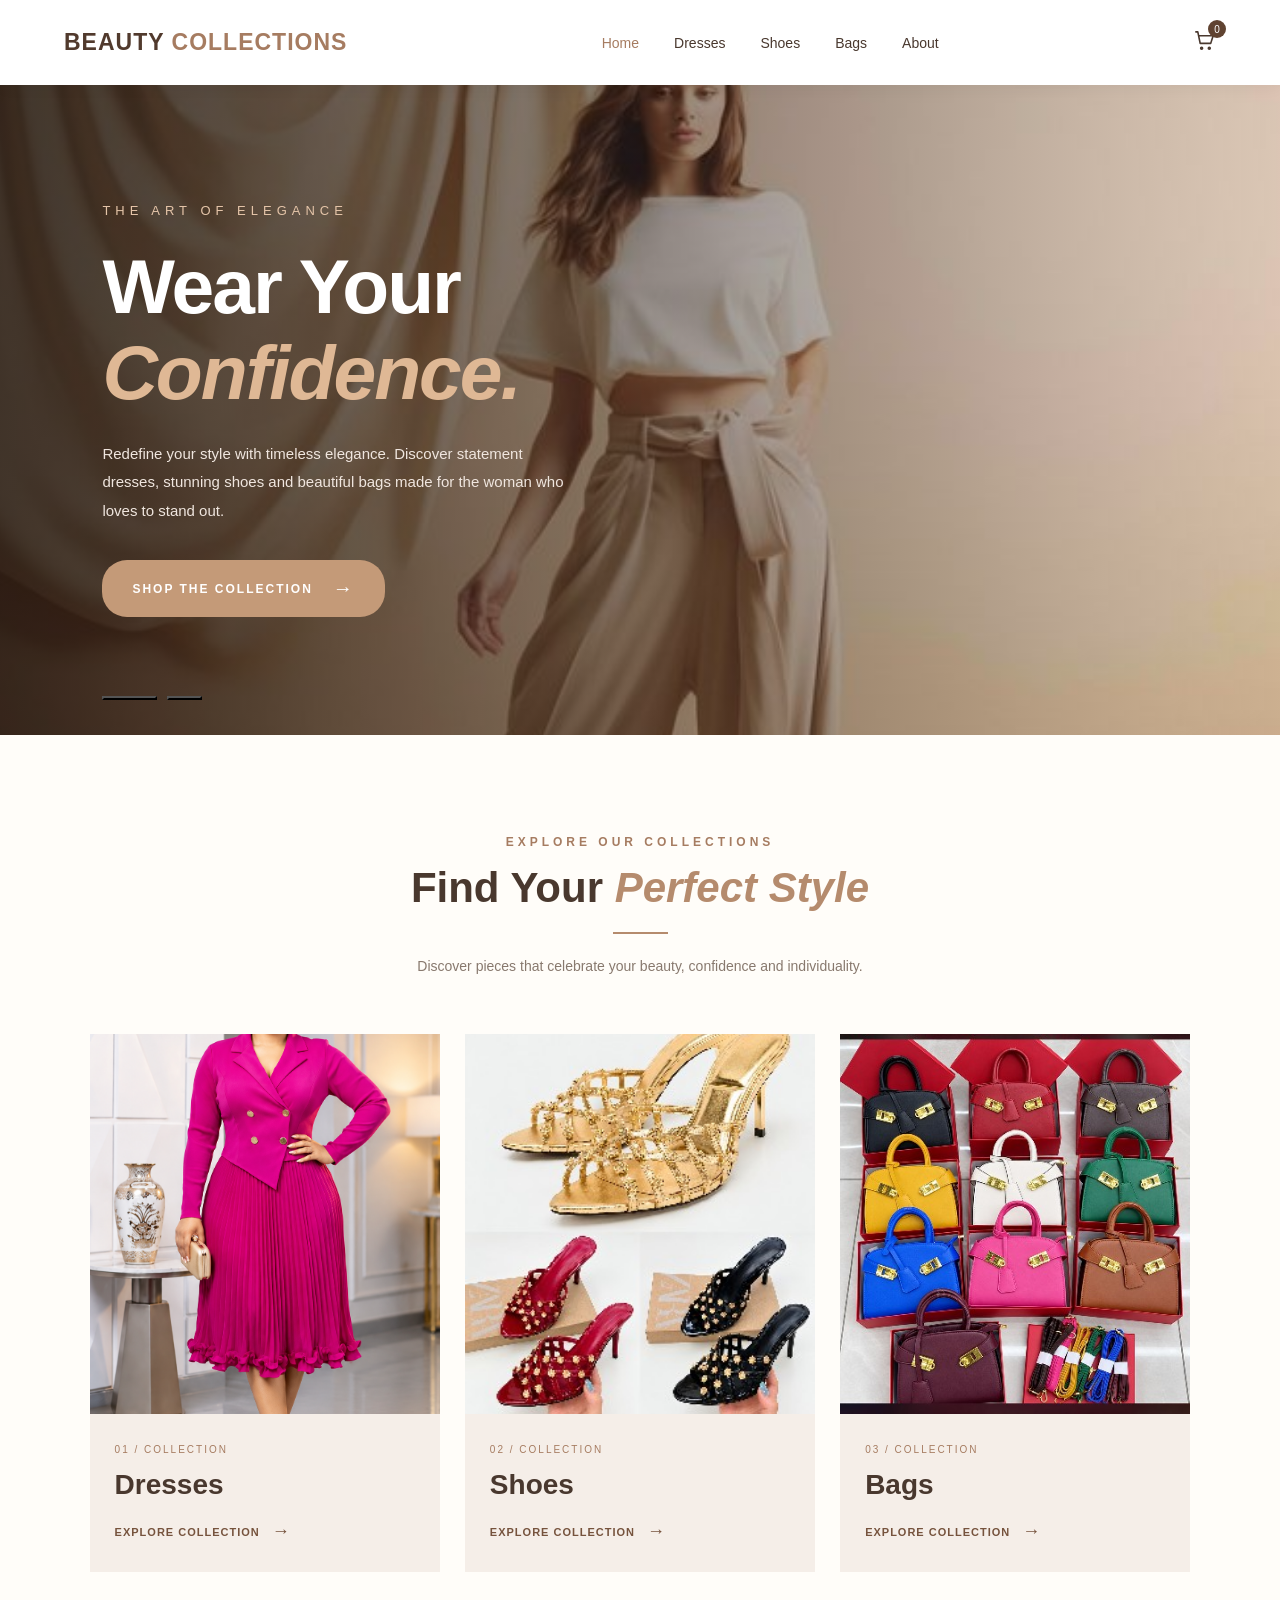
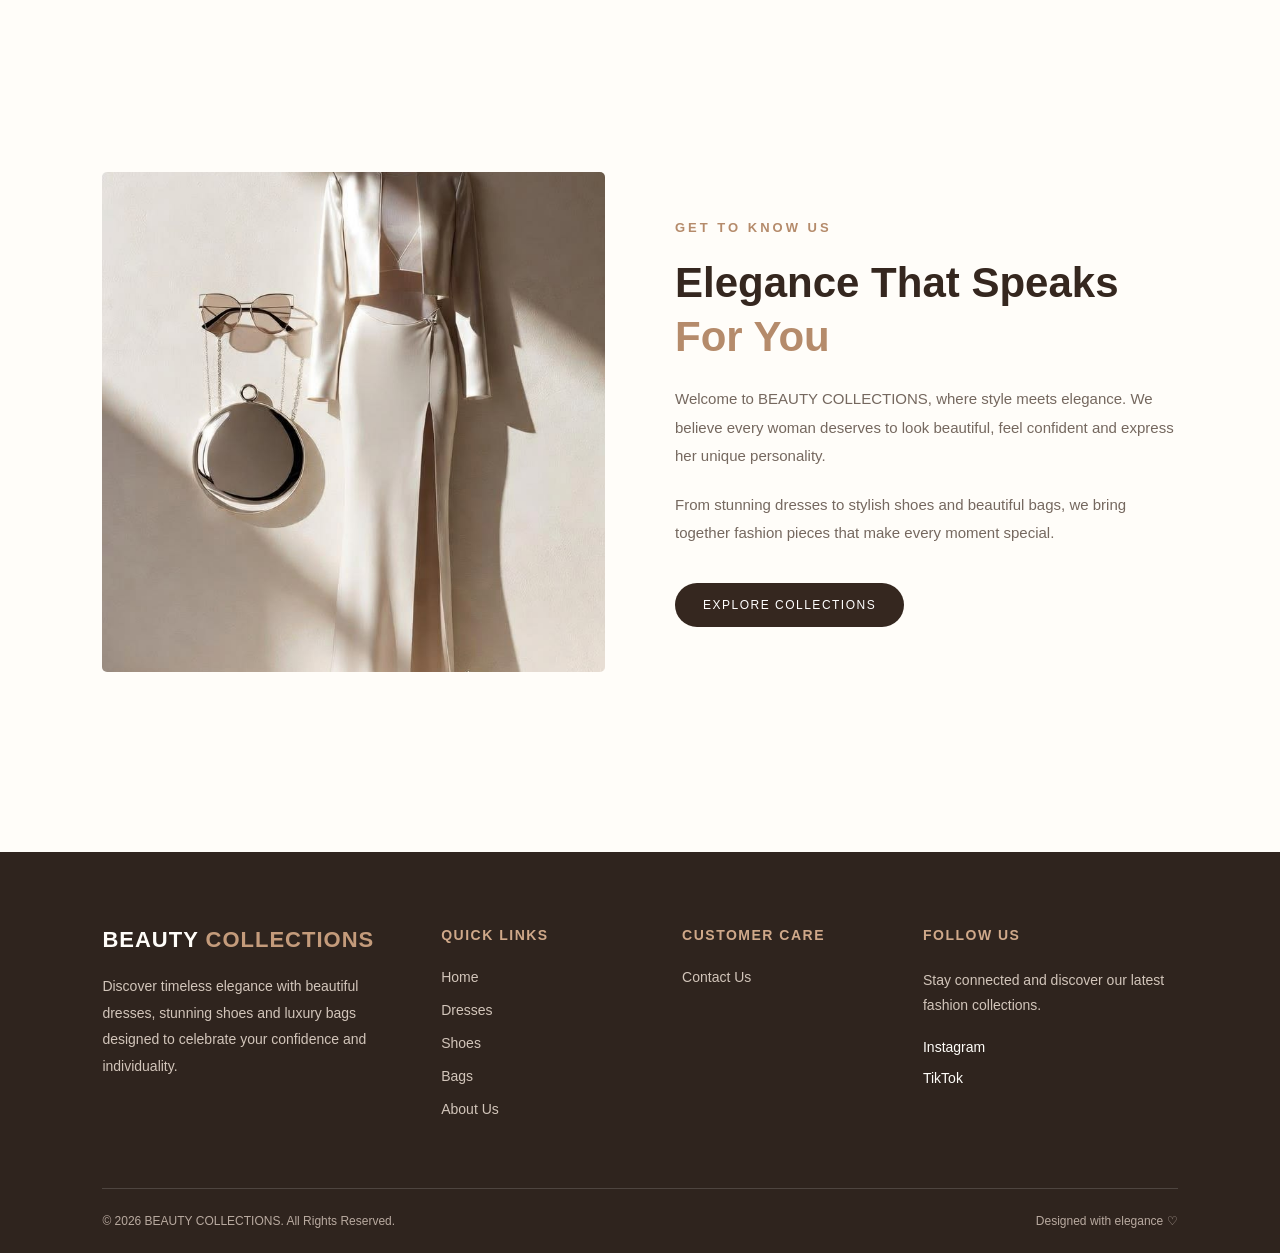
==== commit 47e07e16: "Update index.html" ====
--- a/index.html
+++ b/index.html
@@ -4,7 +4,9 @@
 <head>
     <meta charset="UTF-8">
     <meta name="viewport" content="width=device-width, initial-scale=1.0">
-    <title>Document</title>
+    <meta name="description" content="Discover timeless dresses, shoes and bags at Beauty Collections. Find elegant pieces made to celebrate your confidence and individuality.">
+    <meta name="theme-color" content="#fffdf9">
+    <title>Beauty Collections | Elegance Looks Good On You</title>
     <link rel="stylesheet" href="index2.css">
     <link rel="stylesheet" href="./fontawesome-free-7.3.1-web/fontawesome-free-7.3.1-web/css/all.min.css">
 </head>
@@ -17,7 +19,7 @@
         <nav class="navbar">
 
             <!-- LOGO -->
-            <a href="#" class="logo">
+            <a href="index.html" class="logo" aria-label="Beauty Collections home">
                 BEAUTY <span>COLLECTIONS</span>
             </a>
 
@@ -45,7 +47,7 @@
             </div>
 
             <!-- MOBILE MENU BUTTON -->
-            <button class="menu-toggle" id="menuToggle" aria-label="Open menu">
+            <button class="menu-toggle" id="menuToggle" aria-label="Open menu" aria-expanded="false" aria-controls="sidebar">
                 <span></span>
                 <span></span>
                 <span></span>
@@ -97,8 +99,8 @@
         </div>
 
         <div class="hero-indicators">
-            <span class="indicator active"></span>
-            <span class="indicator"></span>
+            <button class="indicator active" type="button" aria-label="Show first collection image" aria-current="true"></button>
+            <button class="indicator" type="button" aria-label="Show second collection image" aria-current="false"></button>
         </div>
 
     </section>
@@ -198,7 +200,7 @@
     <!-- MOBILE SIDEBAR -->
     <div class="sidebar-overlay" id="sidebarOverlay"></div>
 
-    <aside class="sidebar" id="sidebar">
+    <aside class="sidebar" id="sidebar" aria-label="Mobile navigation" aria-hidden="true" inert>
 
         <div class="sidebar-header">
             <h2>BEAUTY <span>COLLECTIONS</span></h2>
@@ -313,7 +315,7 @@
 
           <div class="social-links">
 
-    <a href="https://www.instagram.com/beautycollection/"
+    <a href="https://www.instagram.com/beautycollection_813/"
        target="_blank" rel="noopener noreferrer">
         Instagram
     </a>
